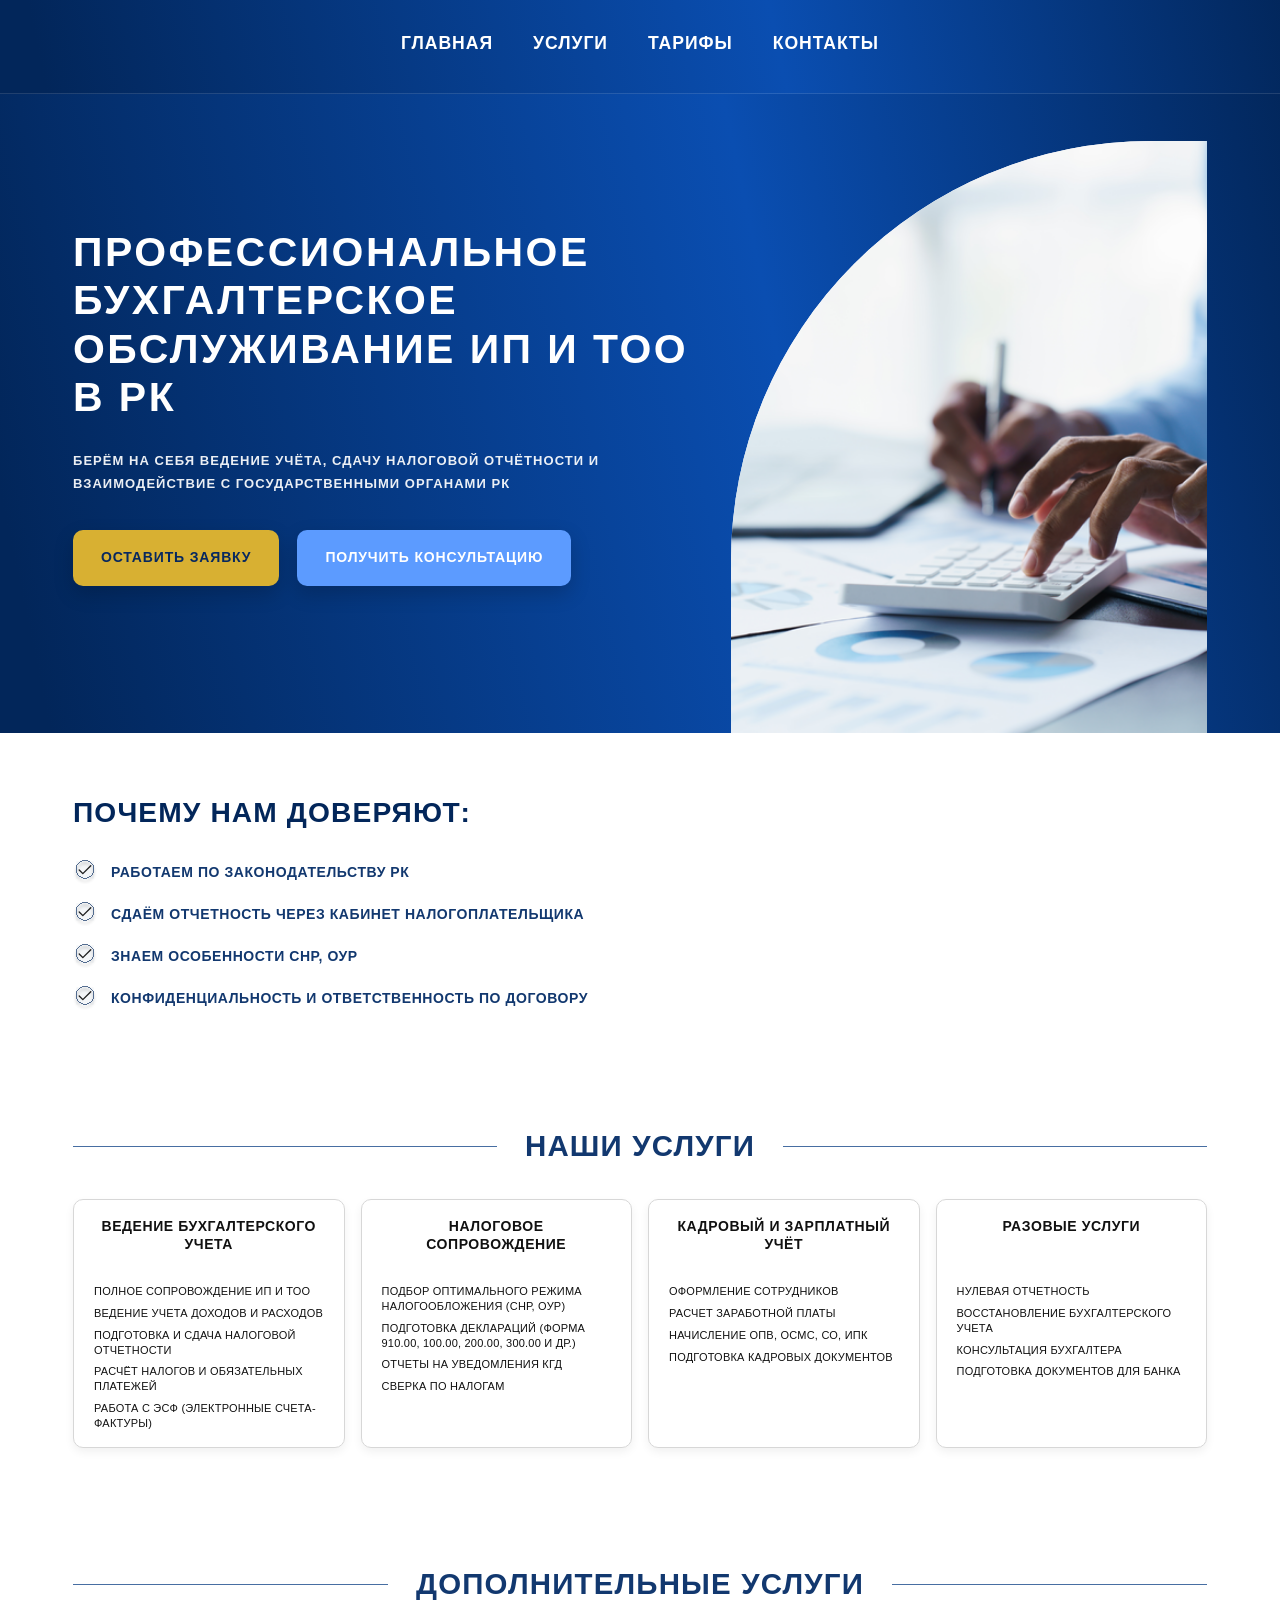
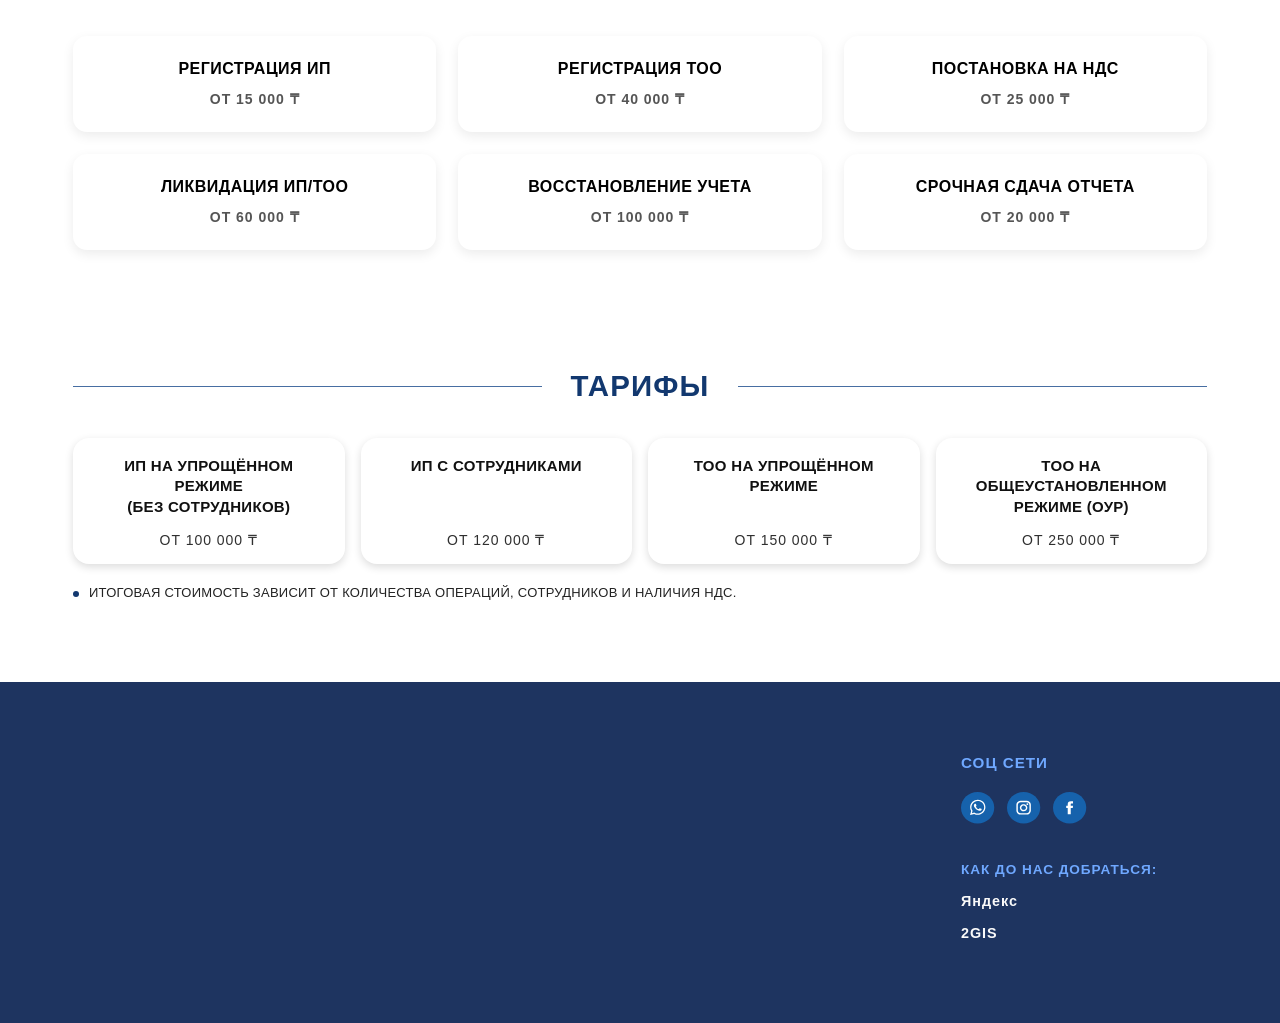
==== index.html @ 4f404f09 "number upd" ====
<!DOCTYPE html>
<html lang="en">
<head>
    <meta charset="UTF-8">
    <meta name="viewport" content="width=device-width, initial-scale=1.0">
    <title>Главная страница</title>

    <link rel="stylesheet" href="style/main.css">
    <link rel="stylesheet" href="style/home.css">
    <link rel="stylesheet" href="style/header.css">
    <link rel="stylesheet" href="style/footer.css">
    <link rel="stylesheet" href="style/responsive.css">
    <link rel="stylesheet" href="style/animations.css">
</head>
<body>
<header id="header">
    <div class="header container">
        <nav class="header-btns">
            <a href="" class="header-btn">ГЛАВНАЯ</a>
            <a href="" class="header-btn" data-scroll="uslugi">УСЛУГИ</a>
            <a href="" class="header-btn" data-scroll="tarif">ТАРИФЫ</a>
            <a href="" class="header-btn">КОНТАКТЫ</a>
        </nav>
    </div>
</header>

<section id="hero">
    <div class="hero container">
        <div class="hero-content">
            <h1 class="hero-title reveal reveal--title">ПРОФЕССИОНАЛЬНОЕ БУХГАЛТЕРСКОЕ ОБСЛУЖИВАНИЕ ИП И ТОО В РК</h1>
            <p class="hero-subtitle reveal reveal--title">БЕРЁМ НА СЕБЯ ВЕДЕНИЕ УЧЁТА, СДАЧУ НАЛОГОВОЙ ОТЧЁТНОСТИ И ВЗАИМОДЕЙСТВИЕ С ГОСУДАРСТВЕННЫМИ ОРГАНАМИ РК</p>

            <div class="hero-actions reveal reveal--up">
                <a href="wa.me/+77007007070" class="hero-btn hero-btn-primary">ОСТАВИТЬ ЗАЯВКУ</a>
                <a href="wa.me/+77007007070" class="hero-btn hero-btn-secondary">ПОЛУЧИТЬ КОНСУЛЬТАЦИЮ</a>
            </div>
        </div>

        <div class="hero-media reveal reveal--up">
            <div class="hero-media-shape">
                <img src="content/banner-img.png" alt="Бухгалтерские услуги" class="hero-image">
            </div>
        </div>
    </div>
</section>

<main id="content">
    <section class="content-1 container reveal reveal--up">
        <h2 class="title-1">ПОЧЕМУ НАМ ДОВЕРЯЮТ:</h2>

        <div class="trust-block">
            <div class="trust-item">
                <img src="content/galocka.svg" alt="" class="trust-icon">
                <p class="trust-text">РАБОТАЕМ ПО ЗАКОНОДАТЕЛЬСТВУ РК</p>
            </div>

            <div class="trust-item">
                <img src="content/galocka.svg" alt="" class="trust-icon">
                <p class="trust-text">СДАЁМ ОТЧЕТНОСТЬ ЧЕРЕЗ КАБИНЕТ НАЛОГОПЛАТЕЛЬЩИКА</p>
            </div>

            <div class="trust-item">
                <img src="content/galocka.svg" alt="" class="trust-icon">
                <p class="trust-text">ЗНАЕМ ОСОБЕННОСТИ СНР, ОУР</p>
            </div>

            <div class="trust-item">
                <img src="content/galocka.svg" alt="" class="trust-icon">
                <p class="trust-text">КОНФИДЕНЦИАЛЬНОСТЬ И ОТВЕТСТВЕННОСТЬ ПО ДОГОВОРУ</p>
            </div>
        </div>
    </section>

    <div id="uslugi"></div>
    <section class="content-2 container">
        <div class="section-head reveal reveal--title">
            <span class="section-line"></span>
            <h2 class="title-2">НАШИ УСЛУГИ</h2>
            <span class="section-line"></span>
        </div>

        <div class="services-grid reveal reveal--zoom">
            <article class="service-card">
                <h3 class="service-title">ВЕДЕНИЕ БУХГАЛТЕРСКОГО УЧЕТА</h3>
                <ul class="service-list">
                    <li>ПОЛНОЕ СОПРОВОЖДЕНИЕ ИП И ТОО</li>
                    <li>ВЕДЕНИЕ УЧЕТА ДОХОДОВ И РАСХОДОВ</li>
                    <li>ПОДГОТОВКА И СДАЧА НАЛОГОВОЙ ОТЧЕТНОСТИ</li>
                    <li>РАСЧЁТ НАЛОГОВ И ОБЯЗАТЕЛЬНЫХ ПЛАТЕЖЕЙ</li>
                    <li>РАБОТА С ЭСФ (ЭЛЕКТРОННЫЕ СЧЕТА-ФАКТУРЫ)</li>
                </ul>
            </article>

            <article class="service-card">
                <h3 class="service-title">НАЛОГОВОЕ СОПРОВОЖДЕНИЕ</h3>
                <ul class="service-list">
                    <li>ПОДБОР ОПТИМАЛЬНОГО РЕЖИМА НАЛОГООБЛОЖЕНИЯ (СНР, ОУР)</li>
                    <li>ПОДГОТОВКА ДЕКЛАРАЦИЙ (ФОРМА 910.00, 100.00, 200.00, 300.00 И ДР.)</li>
                    <li>ОТЧЕТЫ НА УВЕДОМЛЕНИЯ КГД</li>
                    <li>СВЕРКА ПО НАЛОГАМ</li>
                </ul>
            </article>

            <article class="service-card">
                <h3 class="service-title">КАДРОВЫЙ И ЗАРПЛАТНЫЙ УЧЁТ</h3>
                <ul class="service-list">
                    <li>ОФОРМЛЕНИЕ СОТРУДНИКОВ</li>
                    <li>РАСЧЕТ ЗАРАБОТНОЙ ПЛАТЫ</li>
                    <li>НАЧИСЛЕНИЕ ОПВ, ОСМС, СО, ИПК</li>
                    <li>ПОДГОТОВКА КАДРОВЫХ ДОКУМЕНТОВ</li>
                </ul>
            </article>

            <article class="service-card">
                <h3 class="service-title">РАЗОВЫЕ УСЛУГИ</h3>
                <ul class="service-list">
                    <li>НУЛЕВАЯ ОТЧЕТНОСТЬ</li>
                    <li>ВОССТАНОВЛЕНИЕ БУХГАЛТЕРСКОГО УЧЕТА</li>
                    <li>КОНСУЛЬТАЦИЯ БУХГАЛТЕРА</li>
                    <li>ПОДГОТОВКА ДОКУМЕНТОВ ДЛЯ БАНКА</li>
                </ul>
            </article>
        </div>
    </section>

    <section class="content-2 container">
        <div class="section-head reveal reveal--title">
            <span class="section-line"></span>
            <h2 class="title-2">ДОПОЛНИТЕЛЬНЫЕ УСЛУГИ</h2>
            <span class="section-line"></span>
        </div>

        <div class="extra-services reveal reveal--zoom">
            <div class="extra-service-card">
                <div class="extra-service-title">РЕГИСТРАЦИЯ ИП</div>
                <div class="extra-service-price">ОТ 15 000 ₸</div>
            </div>

            <div class="extra-service-card">
                <div class="extra-service-title">РЕГИСТРАЦИЯ ТОО</div>
                <div class="extra-service-price">ОТ 40 000 ₸</div>
            </div>

            <div class="extra-service-card">
                <div class="extra-service-title">ПОСТАНОВКА НА НДС</div>
                <div class="extra-service-price">ОТ 25 000 ₸</div>
            </div>

            <div class="extra-service-card">
                <div class="extra-service-title">ЛИКВИДАЦИЯ ИП/ТОО</div>
                <div class="extra-service-price">ОТ 60 000 ₸</div>
            </div>

            <div class="extra-service-card">
                <div class="extra-service-title">ВОССТАНОВЛЕНИЕ УЧЕТА</div>
                <div class="extra-service-price">ОТ 100 000 ₸</div>
            </div>

            <div class="extra-service-card">
                <div class="extra-service-title">СРОЧНАЯ СДАЧА ОТЧЕТА</div>
                <div class="extra-service-price">ОТ 20 000 ₸</div>
            </div>
        </div>
    </section>

    <div id="tarif"></div>
    <section class="content-3 container">
        <div class="section-head reveal reveal--title">
            <span class="section-line"></span>
            <h2 class="title-2">ТАРИФЫ</h2>
            <span class="section-line"></span>
        </div>

        <div class="price-cards reveal reveal--zoom">
            <div class="price-card">
                <div class="price-card-title">ИП НА УПРОЩЁННОМ РЕЖИМЕ <br> (БЕЗ СОТРУДНИКОВ)</div>
                <div class="price-card-price">от 100 000 ₸</div>
            </div>

            <div class="price-card">
                <div class="price-card-title">ИП С СОТРУДНИКАМИ</div>
                <div class="price-card-price">от 120 000 ₸</div>
            </div>

            <div class="price-card">
                <div class="price-card-title">ТОО НА УПРОЩЁННОМ РЕЖИМЕ</div>
                <div class="price-card-price">от 150 000 ₸</div>
            </div>

            <div class="price-card">
                <div class="price-card-title">ТОО НА ОБЩЕУСТАНОВЛЕННОМ РЕЖИМЕ (ОУР)</div>
                <div class="price-card-price">от 250 000 ₸</div>
            </div>
        </div>

        <div class="price-note reveal reveal--right">
            <span class="price-note-dot"></span>
            <p>ИТОГОВАЯ СТОИМОСТЬ ЗАВИСИТ ОТ КОЛИЧЕСТВА ОПЕРАЦИЙ, СОТРУДНИКОВ И НАЛИЧИЯ НДС.</p>
        </div>
    </section>
</main>

<footer id="footer">
    <div class="footer container" data-stagger-group data-stagger-base="120">
        <div class="footer-col reveal reveal--up" data-stagger data-once>
            <h3></h3>
        </div>

        <div class="footer-col reveal reveal--up" data-stagger data-once>
            <h3></h3>
        </div>

        <div class="footer-col reveal reveal--up" data-stagger data-once>
            <h3></h3>
        </div>

        <div class="footer-col reveal reveal--up" data-stagger data-once>
            <h3>СОЦ СЕТИ</h3>

            <div class="footer-social">
                <a href="" target="_blank">
                    <img src="content/wa.svg" alt="Whatsapp">
                </a>

                <a href="" target="_blank">
                    <img src="content/insta.svg" alt="Instagram">
                </a>

                <a href="" target="_blank">
                    <img src="content/facebook.svg" alt="Facebook">
                </a>
            </div>

            <h4>КАК ДО НАС ДОБРАТЬСЯ:</h4>
            <a href="" class="footer-map">Яндекс</a>
            <a href="" class="footer-map">2GIS</a>
        </div>
    </div>
</footer>

<script src="scripts/header.js"></script>
<script src="scripts/animations.js"></script>
</body>
</html>
---- style/main.css ----
* {
    margin: 0;
    padding: 0;
    box-sizing: border-box;
}

html {
    scroll-behavior: smooth;
}

body {
    line-height: 1.4;
    font-family: MuseoModerno, sans-serif;
    font-weight: 700;
    font-size: 24px;
    letter-spacing: 0.04em;
    background: #ffffff;
}

img {
    max-width: 100%;
    display: block;
}

/* Контейнеры */
.container {
    max-width: 100%;
    width: 100%;
    margin: 0 auto;
}

.container-sm { max-width: 600px; }
.container-md { max-width: 800px; }

/* Отступы */
.m-0 { margin: 0; }
.mt-10 { margin-top: 10px; }
.mt-20 { margin-top: 20px; }
.mb-10 { margin-bottom: 10px; }
.mb-20 { margin-bottom: 20px; }
.p-10 { padding: 10px; }
.p-20 { padding: 20px; }

/* Выравнивание */
.text-center { text-align: center; }
.text-left { text-align: left; }
.text-right { text-align: right; }

/* Flex */
.flex { display: flex; }
.flex-column { flex-direction: column; }
.justify-center { justify-content: center; }
.align-center { align-items: center; }
.gap-10 { gap: 10px; }
.gap-20 { gap: 20px; }

/* Сетка */
.grid { display: grid; }
.grid-2 { grid-template-columns: 1fr 1fr; }
.gap-16 { gap: 16px; }

/* Видимость */
.hidden { display: none; }
.visible { display: block; }
---- style/home.css ----
#hero {
    background: linear-gradient(258.05deg, #02265A -1.21%, #0A4EB1 39.4%, #02265A 96.42%);
    color: white;
    overflow: hidden;
}

.hero {
    min-height: 640px;
    display: flex;
    align-items: center;
    justify-content: space-between;
    /*gap: 40px;*/
    position: relative;
    padding: 48px 0 0;
}

.hero-content {
    flex: 0 1 58%;
    max-width: 660px;
    z-index: 2;
    padding-bottom: 60px;
}

.hero-title {
    font-size: clamp(32px, 3.2vw, 54px);
    line-height: 1.18;
    font-weight: 800;
    letter-spacing: 0.06em;
    text-transform: uppercase;
    margin-bottom: 28px;
    max-width: 760px;
}

.hero-subtitle {
    font-size: clamp(13px, 1vw, 18px);
    line-height: 1.8;
    font-weight: 700;
    letter-spacing: 0.08em;
    text-transform: uppercase;
    color: rgba(255, 255, 255, 0.92);
    max-width: 620px;
    margin-bottom: 34px;
}

.hero-actions {
    display: flex;
    align-items: center;
    gap: 18px;
    flex-wrap: wrap;
}

.hero-btn {
    display: inline-flex;
    align-items: center;
    justify-content: center;
    min-height: 56px;
    padding: 0 28px;
    border-radius: 10px;
    text-decoration: none;
    font-size: 14px;
    font-weight: 800;
    letter-spacing: 0.06em;
    text-transform: uppercase;
    transition: transform 0.25s ease, box-shadow 0.25s ease, opacity 0.25s ease;
    box-shadow: 0 8px 20px rgba(0, 0, 0, 0.18);
}

.hero-btn:hover {
    transform: translateY(-2px);
}

.hero-btn-primary {
    background: #D8B032;
    color: #07285F;
}

.hero-btn-primary:hover {
    opacity: 0.92;
}

.hero-btn-secondary {
    background: #5C9BFF;
    color: white;
}

.hero-btn-secondary:hover {
    opacity: 0.92;
}

.hero-media {
    flex: 0 1 42%;
    display: flex;
    justify-content: flex-end;
    align-items: flex-end;
    align-self: stretch;
    position: relative;
    min-height: 100%;
}

.hero-media-shape {
    width: min(720px, 100%);
    height: 100%;
    min-height: 520px;
    overflow: hidden;
    border-top-left-radius: 420px;
    background: #f3f6fb;
    position: relative;
    box-shadow: inset 0 0 0 1px rgba(255, 255, 255, 0.08);
}

.hero-image {
    width: 100%;
    height: 100%;
    object-fit: cover;
    display: block;
}

.content-1 {
    margin-top: 60px;
    padding: 0 0 60px;
}

.title-1 {
    color: #02265A;
    font-size: clamp(26px, 2.2vw, 40px);
    font-weight: 800;
    letter-spacing: 0.04em;
    text-transform: uppercase;
    margin-bottom: 28px;
}

.trust-block {
    display: flex;
    flex-direction: column;
    gap: 18px;
}

.trust-item {
    display: flex;
    align-items: center;
    gap: 14px;
}

.trust-icon {
    width: 24px;
    height: 24px;
    flex: 0 0 24px;
    object-fit: contain;
}

.trust-text {
    margin: 0;
    color: #12386f;
    font-size: clamp(14px, 1vw, 18px);
    font-weight: 800;
    line-height: 1.35;
    letter-spacing: 0.04em;
    text-transform: uppercase;
}

.content-2 {
    margin-top: 60px;
    padding: 0 0 60px;
}

.section-head {
    display: flex;
    align-items: center;
    justify-content: center;
    gap: 28px;
    margin-bottom: 36px;
}

.section-line {
    flex: 1 1 auto;
    height: 1px;
    background: #345f98;
    opacity: 0.9;
}

.title-2 {
    flex: 0 0 auto;
    margin: 0;
    color: #12386f;
    font-size: clamp(26px, 2.3vw, 42px);
    font-weight: 800;
    line-height: 1.1;
    letter-spacing: 0.04em;
    text-transform: uppercase;
    text-align: center;
}

.services-grid {
    display: grid;
    grid-template-columns: repeat(4, 1fr);
    gap: 16px;
}

.service-card {
    background: #ffffff;
    border: 1px solid #d7d7d7;
    box-shadow: 0 4px 10px rgba(0, 0, 0, 0.06);
    padding: 18px 20px 16px;
    min-height: 260px;
    display: flex;
    flex-direction: column;
    border-radius: 10px;
}

.service-title {
    margin: 0 0 18px;
    color: #111;
    font-size: clamp(14px, 1vw, 20px);
    font-weight: 800;
    line-height: 1.25;
    letter-spacing: 0.04em;
    text-transform: uppercase;
    text-align: center;
    min-height: 48px;
}

.service-list {
    list-style: none;
    margin: 0;
    padding: 0;
    display: flex;
    flex-direction: column;
    gap: 7px;
}

.service-list li {
    color: #111111;
    font-size: clamp(11px, 0.86vw, 15px);
    font-weight: 500;
    line-height: 1.35;
    letter-spacing: 0.02em;
    text-transform: uppercase;
}

.extra-services {
    display: grid;
    grid-template-columns: repeat(3, 1fr);
    gap: 22px;
    /*cursor: pointer;*/
}

.extra-service-card {
    background: #ffffff;
    border-radius: 14px;
    padding: 22px 20px;
    text-align: center;
    box-shadow: 0 4px 12px rgba(0, 0, 0, 0.08);
    display: flex;
    flex-direction: column;
    justify-content: center;
    min-height: 95px;
    transition: all 0.25s ease;
}

/*.extra-service-card:hover {*/
/*    transform: translateY(-4px);*/
/*    box-shadow: 0 8px 18px rgba(0, 0, 0, 0.12);*/
/*}*/

.extra-service-title {
    font-size: 16px;
    font-weight: 800;
    letter-spacing: 0.03em;
}

.extra-service-price {
    margin-top: 10px;
    font-size: 14px;
    color: #555;
}

.content-3 {
    margin-top: 60px;
}

.price-cards {
    display: grid;
    grid-template-columns: repeat(4, 1fr);
    gap: 16px;
    margin-top: 8px;
}

.price-card {
    min-height: 110px;
    padding: 18px 16px 14px;
    background: #ffffff;
    border-radius: 16px;
    box-shadow: 0 3px 8px rgba(0, 0, 0, 0.14);
    display: flex;
    flex-direction: column;
    justify-content: space-between;
    align-items: center;
    text-align: center;
    transition: transform 0.25s ease, box-shadow 0.25s ease;
}

/*.price-card:hover {*/
/*    transform: translateY(-4px);*/
/*    box-shadow: 0 8px 16px rgba(0, 0, 0, 0.16);*/
/*}*/

.price-card-title {
    font-size: 15px;
    font-weight: 800;
    line-height: 1.35;
    letter-spacing: 0.02em;
    text-transform: uppercase;
    color: #111;
}

.price-card-price {
    margin-top: 14px;
    font-size: 14px;
    font-weight: 500;
    color: #2f2f2f;
    text-transform: uppercase;
}

.price-note {
    margin-top: 18px;
    display: flex;
    align-items: flex-start;
    gap: 10px;
}

.price-note-dot {
    width: 6px;
    height: 6px;
    margin-top: 8px;
    border-radius: 50%;
    background: #12386f;
    flex: 0 0 auto;
}

.price-note p {
    margin: 0;
    font-size: 13px;
    font-weight: 500;
    line-height: 1.5;
    letter-spacing: 0.02em;
    text-transform: uppercase;
    color: #222;
}
---- style/header.css ----
:root {
    --header-h: 90px;
    --header-h-sm: 64px;
}

body {
    padding-top: var(--header-h);
}

#header {
    position: fixed;
    top: 0;
    left: 0;
    right: 0;
    z-index: 1000;
    background: linear-gradient(258.05deg, #02265A -1.21%, #0A4EB1 39.4%, #02265A 96.42%);
    border-bottom: 1px solid rgba(255, 255, 255, 0.12);
    transition: opacity 0.6s cubic-bezier(0.2, 0.8, 0.2, 1), transform 0.6s cubic-bezier(0.2, 0.8, 0.2, 1), box-shadow .2s ease, backdrop-filter .2s ease, background .2s ease;
    opacity: 0;
    transform: translateY(-12px);
}

#header.is-visible {
    opacity: 1;
    transform: translateY(0);
}

.header {
    min-height: var(--header-h);
    margin-top: 0;
    padding: 15px 0;
    display: flex;
    flex-direction: row;
    justify-content: center;
    align-items: center;
    transition: min-height .2s ease, padding .2s ease;
}

#header.is-scrolled {
    background: rgba(255, 255, 255, .92);
    backdrop-filter: blur(10px);
    box-shadow: 0 10px 30px rgba(0, 0, 0, .08);
}

#header.is-scrolled .header {
    min-height: var(--header-h-sm);
    padding: 8px 0;
}

#header.is-scrolled .logo,
#header.is-scrolled .logo img {
    height: 46px;
}

.header-btns {
    display: flex;
    flex-direction: row;
    align-items: center;
    justify-content: center;
    user-select: none;
    gap: 40px;
    flex-wrap: nowrap;
    white-space: nowrap;
    overflow-x: auto;
    overflow-y: hidden;
    scrollbar-width: none;
    -ms-overflow-style: none;
    width: 100%;
}

.header-btns::-webkit-scrollbar {
    display: none;
}

.header-btn {
    flex: 0 0 auto;
    cursor: pointer;
    transition: color 0.3s ease, border-bottom-color 0.3s ease, opacity 0.3s ease;
    border-bottom: 2px solid transparent;
    color: white;
    font-size: 1.1rem;
    text-decoration: none;
    padding-bottom: 4px;
}

.header-btn:hover {
    color: rgba(255, 255, 255, 0.85);
    border-bottom-color: white;
}

#header.is-scrolled .header-btn {
    color: #02265A;
}

#header.is-scrolled .header-btn:hover {
    color: #0A4EB1;
    border-bottom-color: #02265A;
}
---- style/footer.css ----
#footer {
    margin-top: 80px;
    background: #1e3460;
    padding: 70px 0;
}

.footer {
    display: grid;
    grid-template-columns: repeat(4, 1fr);
    gap: 50px;
}

.footer-col h3 {
    font-size: 0.95rem;
    font-weight: 700;
    margin-bottom: 18px;
    text-transform: uppercase;
    letter-spacing: 1px;
    color: #6FA8FF;
}

.footer-col p,
.footer-col a {
    font-size: 0.9rem;
    color: #FAFAFA;
    text-decoration: none;
    display: block;
    margin-bottom: 10px;
    line-height: 1.5;
    transition: color 0.3s ease;
}

.footer-col a:hover {
    color: #6FA8FF;
}

.footer-social {
    display: flex;
    gap: 12px;
    margin: 15px 0 25px;
}

.footer-social img {
    width: 34px;
    height: 34px;
}

.footer-col h4 {
    font-size: 0.85rem;
    font-weight: 700;
    margin-bottom: 12px;
    text-transform: uppercase;
    color: #6FA8FF;
}

.footer-map {
    font-size: 0.9rem;
    margin-bottom: 8px;
}

@media (max-width: 900px) {
    .footer {
        grid-template-columns: repeat(2, 1fr);
        gap: 35px;
    }
}

@media (max-width: 520px) {
    .footer {
        grid-template-columns: 1fr;
        text-align: center;
    }

    .footer-social {
        justify-content: center;
    }
}
---- style/responsive.css ----
@media (min-width:1280px){
    .container{
        max-width:1200px;
    }
}

@media (min-width: 1100px){
    .service-card {
        min-height: 240px;
    }

    /*.price-cards {*/
    /*    grid-template-columns: repeat(2, 1fr);*/
    /*}*/
}

@media (min-width:1024px){
    .container{
        max-width:1134px;
    }
}

@media (max-width:1023px){
    :root {
        --header-h: 80px;
        --header-h-sm: 60px;
    }

    .header{
        align-items:center;
    }

    .header-btns{
        justify-content:center;
        gap:24px;
    }

    .header-btn{
        font-size:1rem;
    }

    .content-1{
        margin-top:56px;
    }
}

@media (max-width:900px){
    .extra-services {
        grid-template-columns: repeat(2, 1fr);
    }
}

@media (max-width:768px){
    .container{
        padding:0 20px;
    }

    .header{
        justify-content:center;
        text-align:center;
    }

    .header-btns{
        width:100%;
        justify-content:center;
        gap:18px;
    }

    .header-btn{
        text-decoration: underline;
        text-underline-offset: 6px;
        font-size: 0.95rem;
    }

    .content-1.container{
        padding:0 20px;
    }

    .content-1 {
        padding: 30px 0 40px;
    }

    .title-1 {
        font-size: 22px;
        margin-bottom: 20px;
    }

    .trust-block {
        gap: 14px;
    }

    .trust-text {
        font-size: 13px;
        line-height: 1.4;
    }

    .content-2.container{
        padding:0 20px;
    }

    .content-2 {
        padding: 42px 0 52px;
    }

    .section-head {
        gap: 16px;
        margin-bottom: 28px;
    }

    .section-line {
        max-width: 120px;
    }

    .title-2 {
        font-size: 22px;
    }

    .services-grid {
        grid-template-columns: 1fr;
        gap: 14px;
    }

    .service-card {
        min-height: auto;
        padding: 18px 14px;
    }

    .service-title {
        margin-bottom: 14px;
        font-size: 14px;
    }

    .service-list li {
        font-size: 12px;
        line-height: 1.4;
    }
}

@media (max-width: 640px) {
    .price-cards {
        grid-template-columns: 1fr;
    }

    .price-card {
        min-height: auto;
    }

    .price-card-title {
        font-size: 14px;
    }

    .price-note p {
        font-size: 12px;
    }
}

@media (max-width: 600px) {
    .extra-services {
        grid-template-columns: 1fr;
    }
}

@media (max-width:480px){
    :root {
        --header-h: 70px;
        --header-h-sm: 54px;
    }

    .container{
        padding:0 12px;
    }

    .p-20{
        padding:16px;
    }

    .mb-20{
        margin-bottom:16px;
    }

    .header-btns{
        gap: 14px;
    }

    .header-btn{
        font-size:0.85rem;
        border-bottom-width:1px;
    }

    .content-1.container{
        padding:0 12px;
    }

    .trust-item {
        align-items: flex-start;
    }

    .trust-icon {
        width: 20px;
        height: 20px;
        flex-basis: 20px;
        margin-top: 2px;
    }

    .trust-text {
        font-size: 12px;
    }

    .content-2.container{
        padding:0 12px;
    }

    .content-2 {
        padding: 34px 0 42px;
    }

    .section-head {
        gap: 10px;
        margin-bottom: 22px;
    }

    .section-line {
        max-width: 70px;
    }

    .title-2 {
        font-size: 18px;
    }

    .service-card {
        padding: 16px 12px;
    }

    .service-title {
        font-size: 13px;
    }

    .service-list li {
        font-size: 11px;
    }
}

@media (max-width: 1200px) {
    .hero {
        min-height: 560px;
        gap: 24px;
    }

    .hero-title {
        font-size: clamp(28px, 3vw, 44px);
    }

    .hero-media-shape {
        min-height: 460px;
        border-top-left-radius: 320px;
    }
}

@media (max-width: 992px) {
    .hero {
        min-height: auto;
        flex-direction: column;
        align-items: stretch;
        padding-top: 36px;
        gap: 28px;
    }

    .hero-content {
        flex: 1 1 auto;
        max-width: 100%;
        padding-bottom: 0;
    }

    .hero-title {
        max-width: 100%;
        margin-bottom: 22px;
    }

    .hero-subtitle {
        max-width: 100%;
        margin-bottom: 28px;
    }

    .hero-media {
        flex: 1 1 auto;
        width: 100%;
        justify-content: center;
    }

    .hero-media-shape {
        width: 100%;
        min-height: 360px;
        border-top-left-radius: 220px;
    }
}

@media (max-width: 768px) {
    .hero {
        padding-top: 24px;
        gap: 22px;
    }

    .hero-title {
        font-size: 26px;
        line-height: 1.22;
        letter-spacing: 0.04em;
        margin-bottom: 18px;
    }

    .hero-subtitle {
        font-size: 12px;
        line-height: 1.7;
        letter-spacing: 0.06em;
        margin-bottom: 22px;
    }

    .hero-actions {
        gap: 12px;
    }

    .hero-btn {
        min-height: 50px;
        padding: 0 20px;
        font-size: 12px;
    }

    .hero-media-shape {
        min-height: 300px;
        border-top-left-radius: 180px;
    }
}

@media (max-width: 480px) {
    .hero {
        padding-top: 20px;
        gap: 18px;
    }

    .hero-title {
        font-size: 21px;
        line-height: 1.24;
    }

    .hero-subtitle {
        font-size: 11px;
        line-height: 1.6;
    }

    .hero-actions {
        flex-direction: column;
        align-items: stretch;
    }

    .hero-btn {
        width: 100%;
        min-height: 48px;
        padding: 0 16px;
        font-size: 11px;
        text-align: center;
    }

    .hero-media-shape {
        min-height: 220px;
        border-top-left-radius: 120px;
    }
}
---- style/animations.css ----
:root {
    --reveal-duration: 700ms;
    --reveal-ease: cubic-bezier(0.2, 0.8, 0.2, 1);
    --reveal-distance: 24px;
    --d: 0ms,
}

@media (prefers-reduced-motion: reduce) {
    * {
        animation: none !important;
        transition: none !important;
        scroll-behavior: auto !important;
    }
}

.reveal {
    opacity: 0;
    transform: translate3d(0, var(--reveal-distance), 0);
    transition: opacity var(--reveal-duration) var(--reveal-ease), transform var(--reveal-duration) var(--reveal-ease);
    will-change: opacity, transform;
}

.reveal.is-visible {
    opacity: 1;
    transform: translate3d(0, 0, 0);
}

.reveal--up {transform: translate3d(0, var(--reveal-distance), 0);}
.reveal--down {transform: translate3d(0, calc(var(--reveal-distance) * -1), 0);}
.reveal--left {transform: translate3d(var(--reveal-distance), 0, 0);}
.reveal--right {transform: translate3d(calc(var(--reveal-distance) * -1), 0, 0);}

.reveal--zoom {
    transform: scale(0.96);
}

.reveal--zoom.is-visible {
    transform: scale(1);
}

.reveal--fade {
    transform: none;
}

.reveal[data-stagger] {
    transition-delay: var(--d, 0ms);
}

.reveal--title {
    opacity: 0;
    transform: translate3d(0, 18px, 0);
}

.reveal--title.is-visible {
    opacity: 1;
    transform: translate3d(0, 0, 0);
}
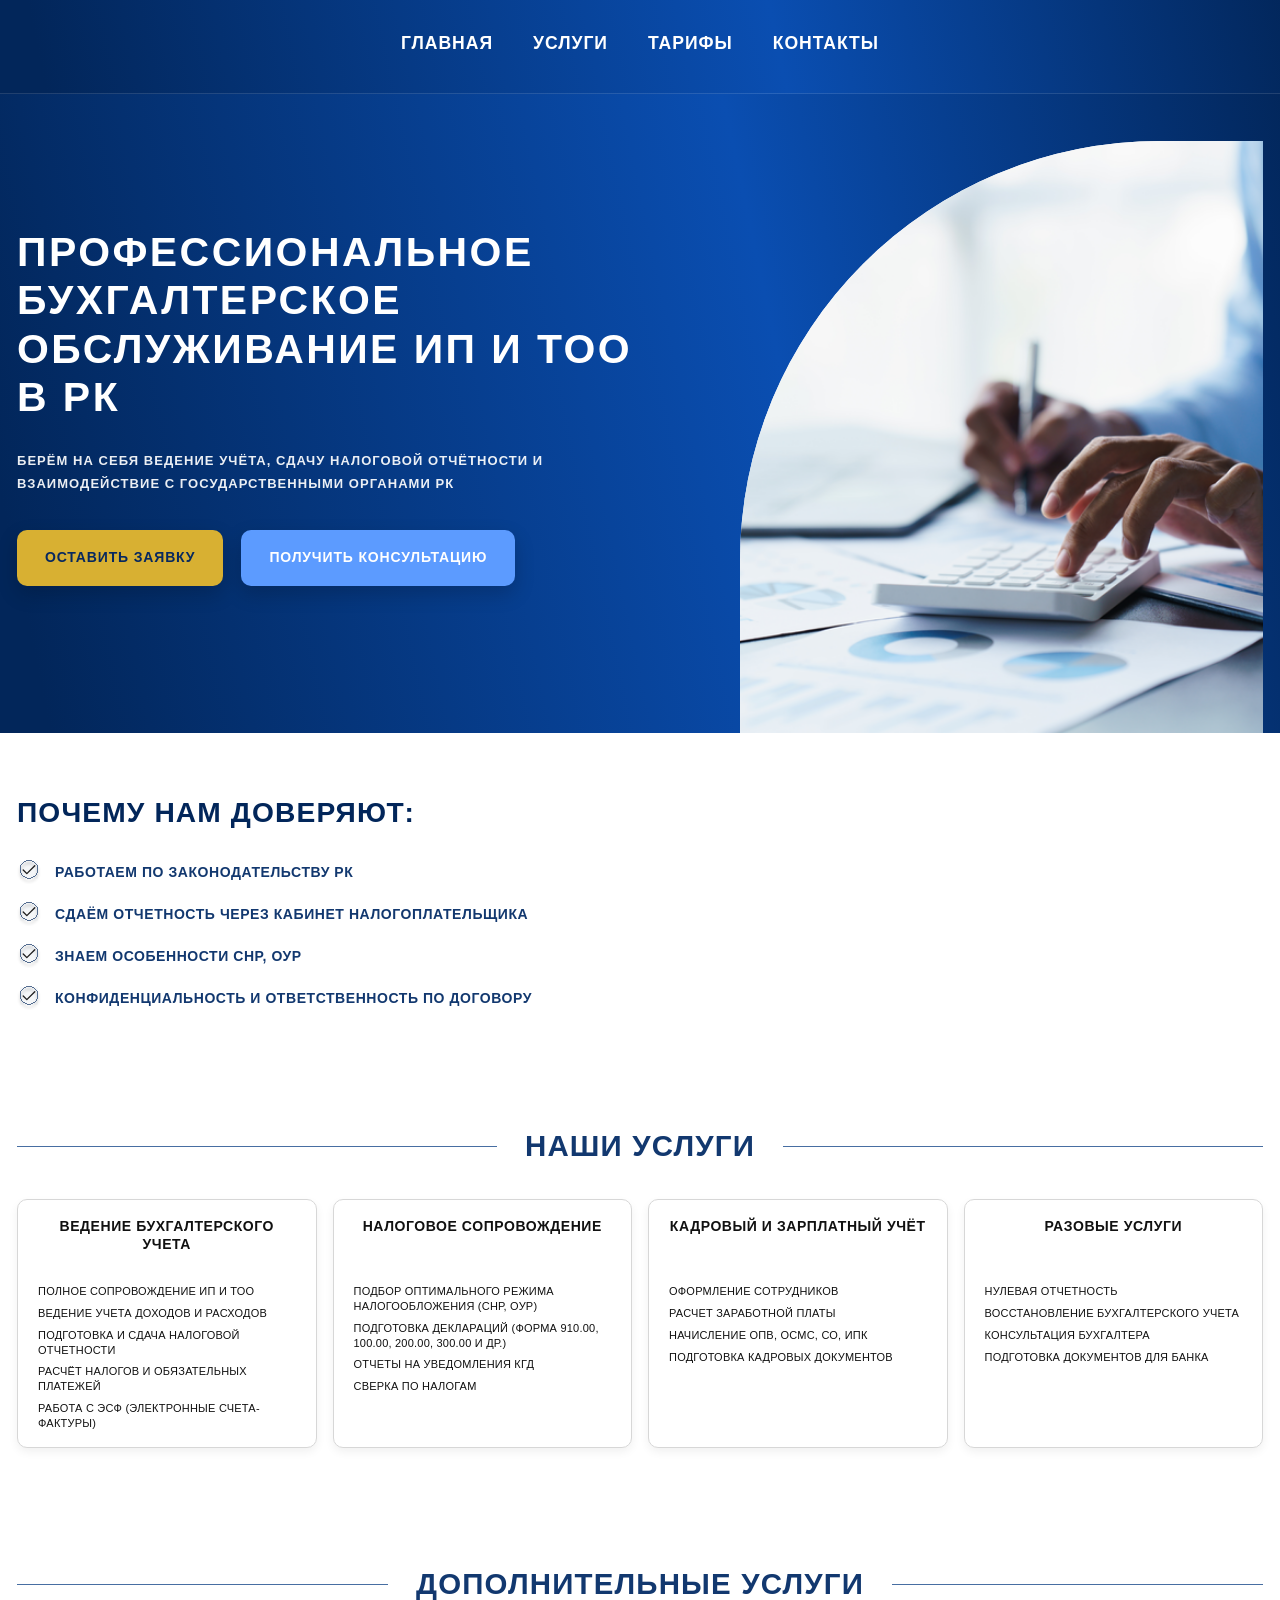
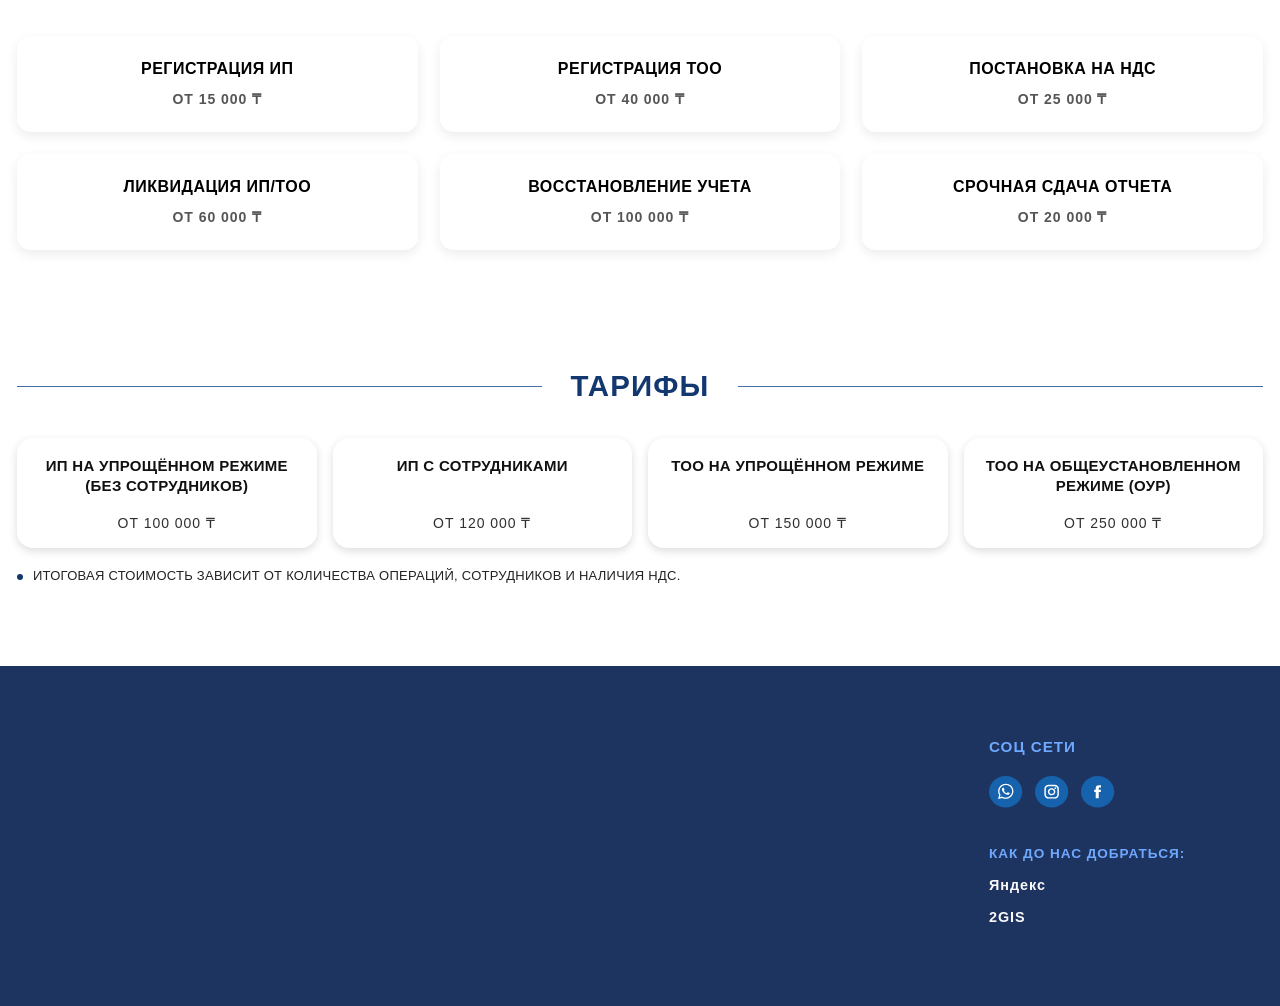
==== commit e8ed89b5: "num mini upd" ====
--- a/index.html
+++ b/index.html
@@ -16,27 +16,27 @@
 <header id="header">
     <div class="header container">
         <nav class="header-btns">
-            <a href="" class="header-btn">ГЛАВНАЯ</a>
+            <a href="./" class="header-btn">ГЛАВНАЯ</a>
             <a href="" class="header-btn" data-scroll="uslugi">УСЛУГИ</a>
             <a href="" class="header-btn" data-scroll="tarif">ТАРИФЫ</a>
-            <a href="" class="header-btn">КОНТАКТЫ</a>
+            <a href="contacts/" class="header-btn">КОНТАКТЫ</a>
         </nav>
     </div>
 </header>
 
 <section id="hero">
-    <div class="hero container">
-        <div class="hero-content">
-            <h1 class="hero-title reveal reveal--title">ПРОФЕССИОНАЛЬНОЕ БУХГАЛТЕРСКОЕ ОБСЛУЖИВАНИЕ ИП И ТОО В РК</h1>
-            <p class="hero-subtitle reveal reveal--title">БЕРЁМ НА СЕБЯ ВЕДЕНИЕ УЧЁТА, СДАЧУ НАЛОГОВОЙ ОТЧЁТНОСТИ И ВЗАИМОДЕЙСТВИЕ С ГОСУДАРСТВЕННЫМИ ОРГАНАМИ РК</p>
-
-            <div class="hero-actions reveal reveal--up">
-                <a href="wa.me/+77007007070" class="hero-btn hero-btn-primary">ОСТАВИТЬ ЗАЯВКУ</a>
-                <a href="wa.me/+77007007070" class="hero-btn hero-btn-secondary">ПОЛУЧИТЬ КОНСУЛЬТАЦИЮ</a>
-            </div>
-        </div>
-
-        <div class="hero-media reveal reveal--up">
+    <div class="hero container" data-stagger-group>
+        <div class="hero-content" data-stagger data-once>
+            <h1 class="hero-title reveal reveal--title" data-stagger data-once>ПРОФЕССИОНАЛЬНОЕ БУХГАЛТЕРСКОЕ ОБСЛУЖИВАНИЕ ИП И ТОО В РК</h1>
+            <p class="hero-subtitle reveal reveal--title" data-stagger data-once>БЕРЁМ НА СЕБЯ ВЕДЕНИЕ УЧЁТА, СДАЧУ НАЛОГОВОЙ ОТЧЁТНОСТИ И ВЗАИМОДЕЙСТВИЕ С ГОСУДАРСТВЕННЫМИ ОРГАНАМИ РК</p>
+
+            <div class="hero-actions reveal reveal--up" data-stagger data-once>
+                <a href="https://wa.me/+77007007070" class="hero-btn hero-btn-primary">ОСТАВИТЬ ЗАЯВКУ</a>
+                <a href="https://wa.me/+77007007070" class="hero-btn hero-btn-secondary">ПОЛУЧИТЬ КОНСУЛЬТАЦИЮ</a>
+            </div>
+        </div>
+
+        <div class="hero-media reveal reveal--up" data-stagger data-once>
             <div class="hero-media-shape">
                 <img src="content/banner-img.png" alt="Бухгалтерские услуги" class="hero-image">
             </div>
@@ -45,26 +45,26 @@
 </section>
 
 <main id="content">
-    <section class="content-1 container reveal reveal--up">
-        <h2 class="title-1">ПОЧЕМУ НАМ ДОВЕРЯЮТ:</h2>
-
-        <div class="trust-block">
-            <div class="trust-item">
+    <section class="content-1 container reveal reveal--up" data-stagger-group data-stagger-base="120">
+        <h2 class="title-1 reveal reveal--title" data-stagger data-once>ПОЧЕМУ НАМ ДОВЕРЯЮТ:</h2>
+
+        <div class="trust-block" data-stagger-group>
+            <div class="trust-item" data-stagger data-once>
                 <img src="content/galocka.svg" alt="" class="trust-icon">
                 <p class="trust-text">РАБОТАЕМ ПО ЗАКОНОДАТЕЛЬСТВУ РК</p>
             </div>
 
-            <div class="trust-item">
+            <div class="trust-item" data-stagger data-once>
                 <img src="content/galocka.svg" alt="" class="trust-icon">
                 <p class="trust-text">СДАЁМ ОТЧЕТНОСТЬ ЧЕРЕЗ КАБИНЕТ НАЛОГОПЛАТЕЛЬЩИКА</p>
             </div>
 
-            <div class="trust-item">
+            <div class="trust-item" data-stagger data-once>
                 <img src="content/galocka.svg" alt="" class="trust-icon">
                 <p class="trust-text">ЗНАЕМ ОСОБЕННОСТИ СНР, ОУР</p>
             </div>
 
-            <div class="trust-item">
+            <div class="trust-item" data-stagger data-once>
                 <img src="content/galocka.svg" alt="" class="trust-icon">
                 <p class="trust-text">КОНФИДЕНЦИАЛЬНОСТЬ И ОТВЕТСТВЕННОСТЬ ПО ДОГОВОРУ</p>
             </div>
@@ -73,14 +73,14 @@
 
     <div id="uslugi"></div>
     <section class="content-2 container">
-        <div class="section-head reveal reveal--title">
+        <div class="section-head reveal reveal--title" data-once>
             <span class="section-line"></span>
             <h2 class="title-2">НАШИ УСЛУГИ</h2>
             <span class="section-line"></span>
         </div>
 
-        <div class="services-grid reveal reveal--zoom">
-            <article class="service-card">
+        <div class="services-grid reveal reveal--zoom" data-stagger-group data-stagger-base="120">
+            <article class="service-card" data-stagger data-once>
                 <h3 class="service-title">ВЕДЕНИЕ БУХГАЛТЕРСКОГО УЧЕТА</h3>
                 <ul class="service-list">
                     <li>ПОЛНОЕ СОПРОВОЖДЕНИЕ ИП И ТОО</li>
@@ -91,7 +91,7 @@
                 </ul>
             </article>
 
-            <article class="service-card">
+            <article class="service-card" data-stagger data-once>
                 <h3 class="service-title">НАЛОГОВОЕ СОПРОВОЖДЕНИЕ</h3>
                 <ul class="service-list">
                     <li>ПОДБОР ОПТИМАЛЬНОГО РЕЖИМА НАЛОГООБЛОЖЕНИЯ (СНР, ОУР)</li>
@@ -101,7 +101,7 @@
                 </ul>
             </article>
 
-            <article class="service-card">
+            <article class="service-card" data-stagger data-once>
                 <h3 class="service-title">КАДРОВЫЙ И ЗАРПЛАТНЫЙ УЧЁТ</h3>
                 <ul class="service-list">
                     <li>ОФОРМЛЕНИЕ СОТРУДНИКОВ</li>
@@ -111,7 +111,7 @@
                 </ul>
             </article>
 
-            <article class="service-card">
+            <article class="service-card" data-stagger data-once>
                 <h3 class="service-title">РАЗОВЫЕ УСЛУГИ</h3>
                 <ul class="service-list">
                     <li>НУЛЕВАЯ ОТЧЕТНОСТЬ</li>
@@ -124,39 +124,39 @@
     </section>
 
     <section class="content-2 container">
-        <div class="section-head reveal reveal--title">
+        <div class="section-head reveal reveal--title" data-once>
             <span class="section-line"></span>
             <h2 class="title-2">ДОПОЛНИТЕЛЬНЫЕ УСЛУГИ</h2>
             <span class="section-line"></span>
         </div>
 
-        <div class="extra-services reveal reveal--zoom">
-            <div class="extra-service-card">
+        <div class="extra-services reveal reveal--zoom" data-stagger-group data-stagger-base="120">
+            <div class="extra-service-card" data-stagger data-once>
                 <div class="extra-service-title">РЕГИСТРАЦИЯ ИП</div>
                 <div class="extra-service-price">ОТ 15 000 ₸</div>
             </div>
 
-            <div class="extra-service-card">
+            <div class="extra-service-card" data-stagger data-once>
                 <div class="extra-service-title">РЕГИСТРАЦИЯ ТОО</div>
                 <div class="extra-service-price">ОТ 40 000 ₸</div>
             </div>
 
-            <div class="extra-service-card">
+            <div class="extra-service-card" data-stagger data-once>
                 <div class="extra-service-title">ПОСТАНОВКА НА НДС</div>
                 <div class="extra-service-price">ОТ 25 000 ₸</div>
             </div>
 
-            <div class="extra-service-card">
+            <div class="extra-service-card" data-stagger data-once>
                 <div class="extra-service-title">ЛИКВИДАЦИЯ ИП/ТОО</div>
                 <div class="extra-service-price">ОТ 60 000 ₸</div>
             </div>
 
-            <div class="extra-service-card">
+            <div class="extra-service-card" data-stagger data-once>
                 <div class="extra-service-title">ВОССТАНОВЛЕНИЕ УЧЕТА</div>
                 <div class="extra-service-price">ОТ 100 000 ₸</div>
             </div>
 
-            <div class="extra-service-card">
+            <div class="extra-service-card" data-stagger data-once>
                 <div class="extra-service-title">СРОЧНАЯ СДАЧА ОТЧЕТА</div>
                 <div class="extra-service-price">ОТ 20 000 ₸</div>
             </div>
@@ -165,35 +165,35 @@
 
     <div id="tarif"></div>
     <section class="content-3 container">
-        <div class="section-head reveal reveal--title">
+        <div class="section-head reveal reveal--title" data-once>
             <span class="section-line"></span>
             <h2 class="title-2">ТАРИФЫ</h2>
             <span class="section-line"></span>
         </div>
 
-        <div class="price-cards reveal reveal--zoom">
-            <div class="price-card">
+        <div class="price-cards reveal reveal--zoom" data-stagger-group data-stagger-base="120">
+            <div class="price-card" data-stagger data-once>
                 <div class="price-card-title">ИП НА УПРОЩЁННОМ РЕЖИМЕ <br> (БЕЗ СОТРУДНИКОВ)</div>
                 <div class="price-card-price">от 100 000 ₸</div>
             </div>
 
-            <div class="price-card">
+            <div class="price-card" data-stagger data-once>
                 <div class="price-card-title">ИП С СОТРУДНИКАМИ</div>
                 <div class="price-card-price">от 120 000 ₸</div>
             </div>
 
-            <div class="price-card">
+            <div class="price-card" data-stagger data-once>
                 <div class="price-card-title">ТОО НА УПРОЩЁННОМ РЕЖИМЕ</div>
                 <div class="price-card-price">от 150 000 ₸</div>
             </div>
 
-            <div class="price-card">
+            <div class="price-card" data-stagger data-once>
                 <div class="price-card-title">ТОО НА ОБЩЕУСТАНОВЛЕННОМ РЕЖИМЕ (ОУР)</div>
                 <div class="price-card-price">от 250 000 ₸</div>
             </div>
         </div>
 
-        <div class="price-note reveal reveal--right">
+        <div class="price-note reveal reveal--right" data-once>
             <span class="price-note-dot"></span>
             <p>ИТОГОВАЯ СТОИМОСТЬ ЗАВИСИТ ОТ КОЛИЧЕСТВА ОПЕРАЦИЙ, СОТРУДНИКОВ И НАЛИЧИЯ НДС.</p>
         </div>
--- a/style/responsive.css
+++ b/style/responsive.css
@@ -1,6 +1,6 @@
 @media (min-width:1280px){
     .container{
-        max-width:1200px;
+        max-width:1246px;
     }
 }
 
@@ -12,12 +12,6 @@
     /*.price-cards {*/
     /*    grid-template-columns: repeat(2, 1fr);*/
     /*}*/
-}
-
-@media (min-width:1024px){
-    .container{
-        max-width:1134px;
-    }
 }
 
 @media (max-width:1023px){
